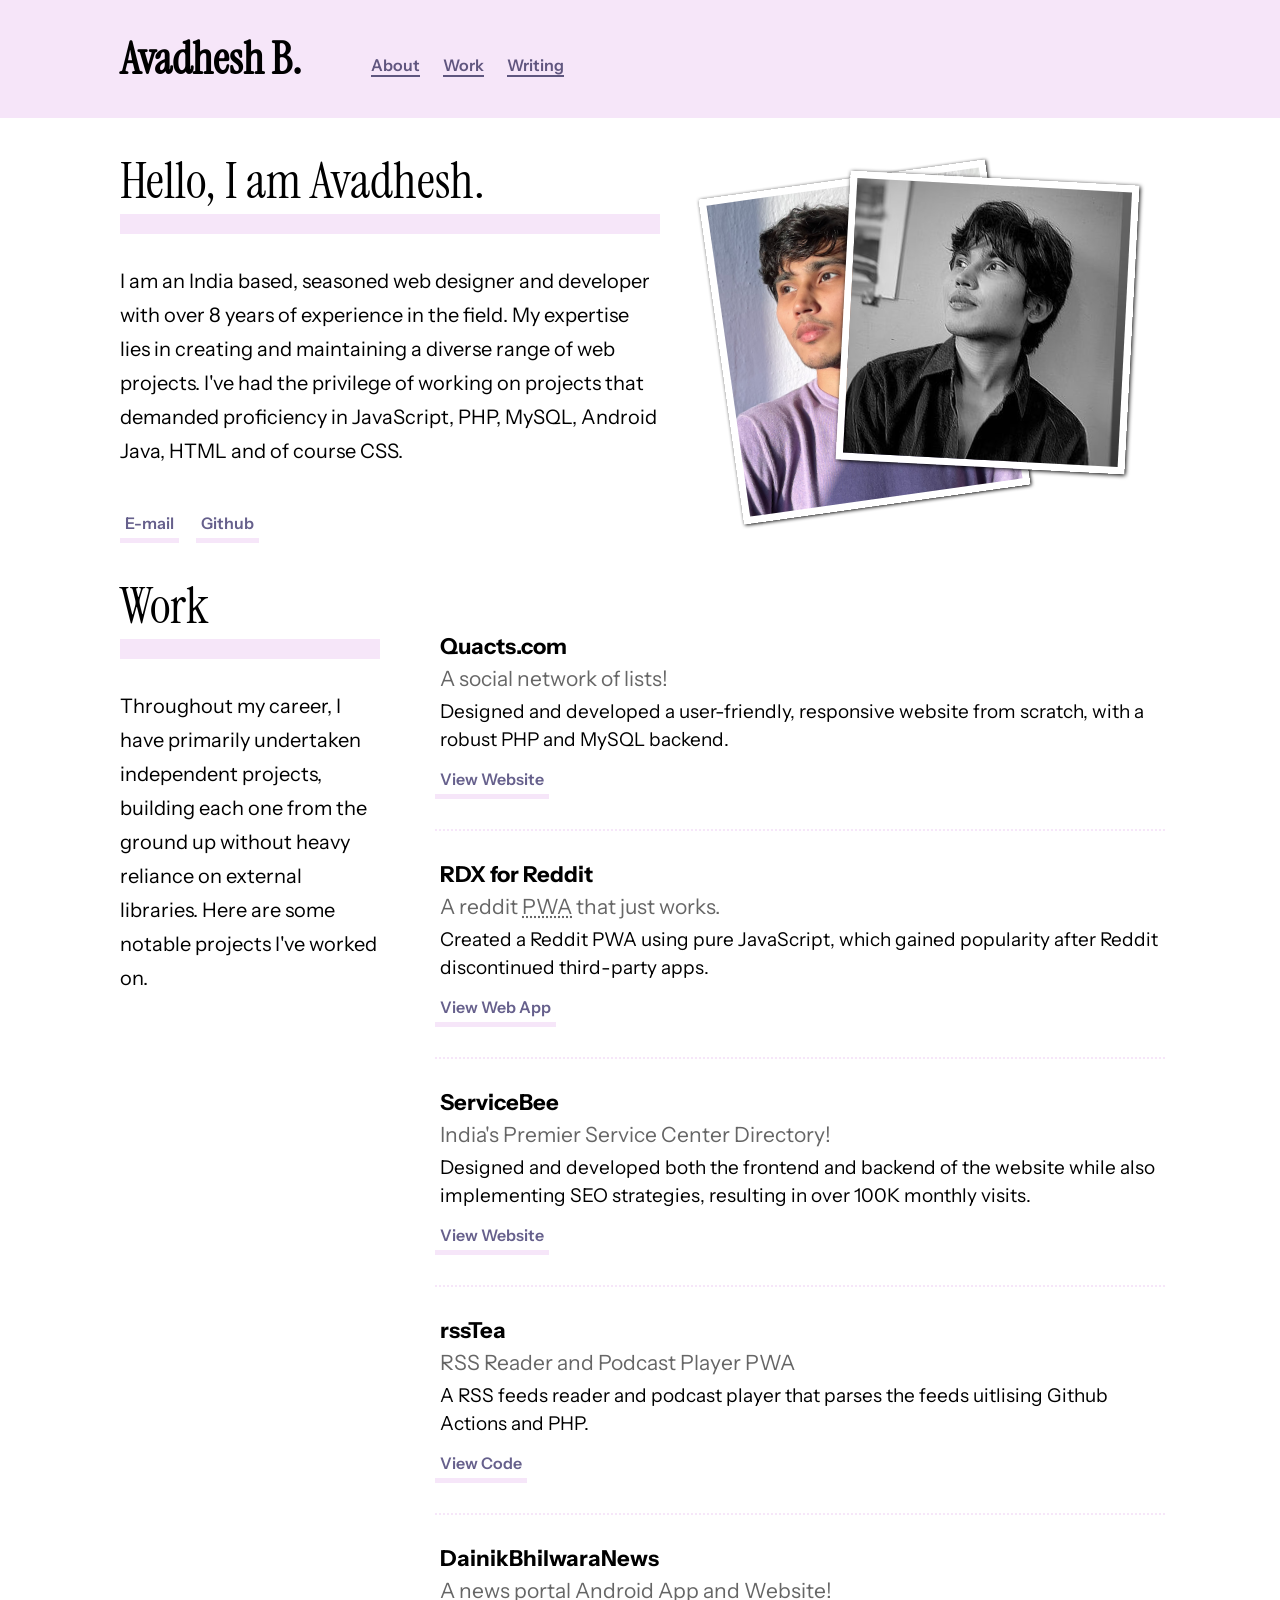
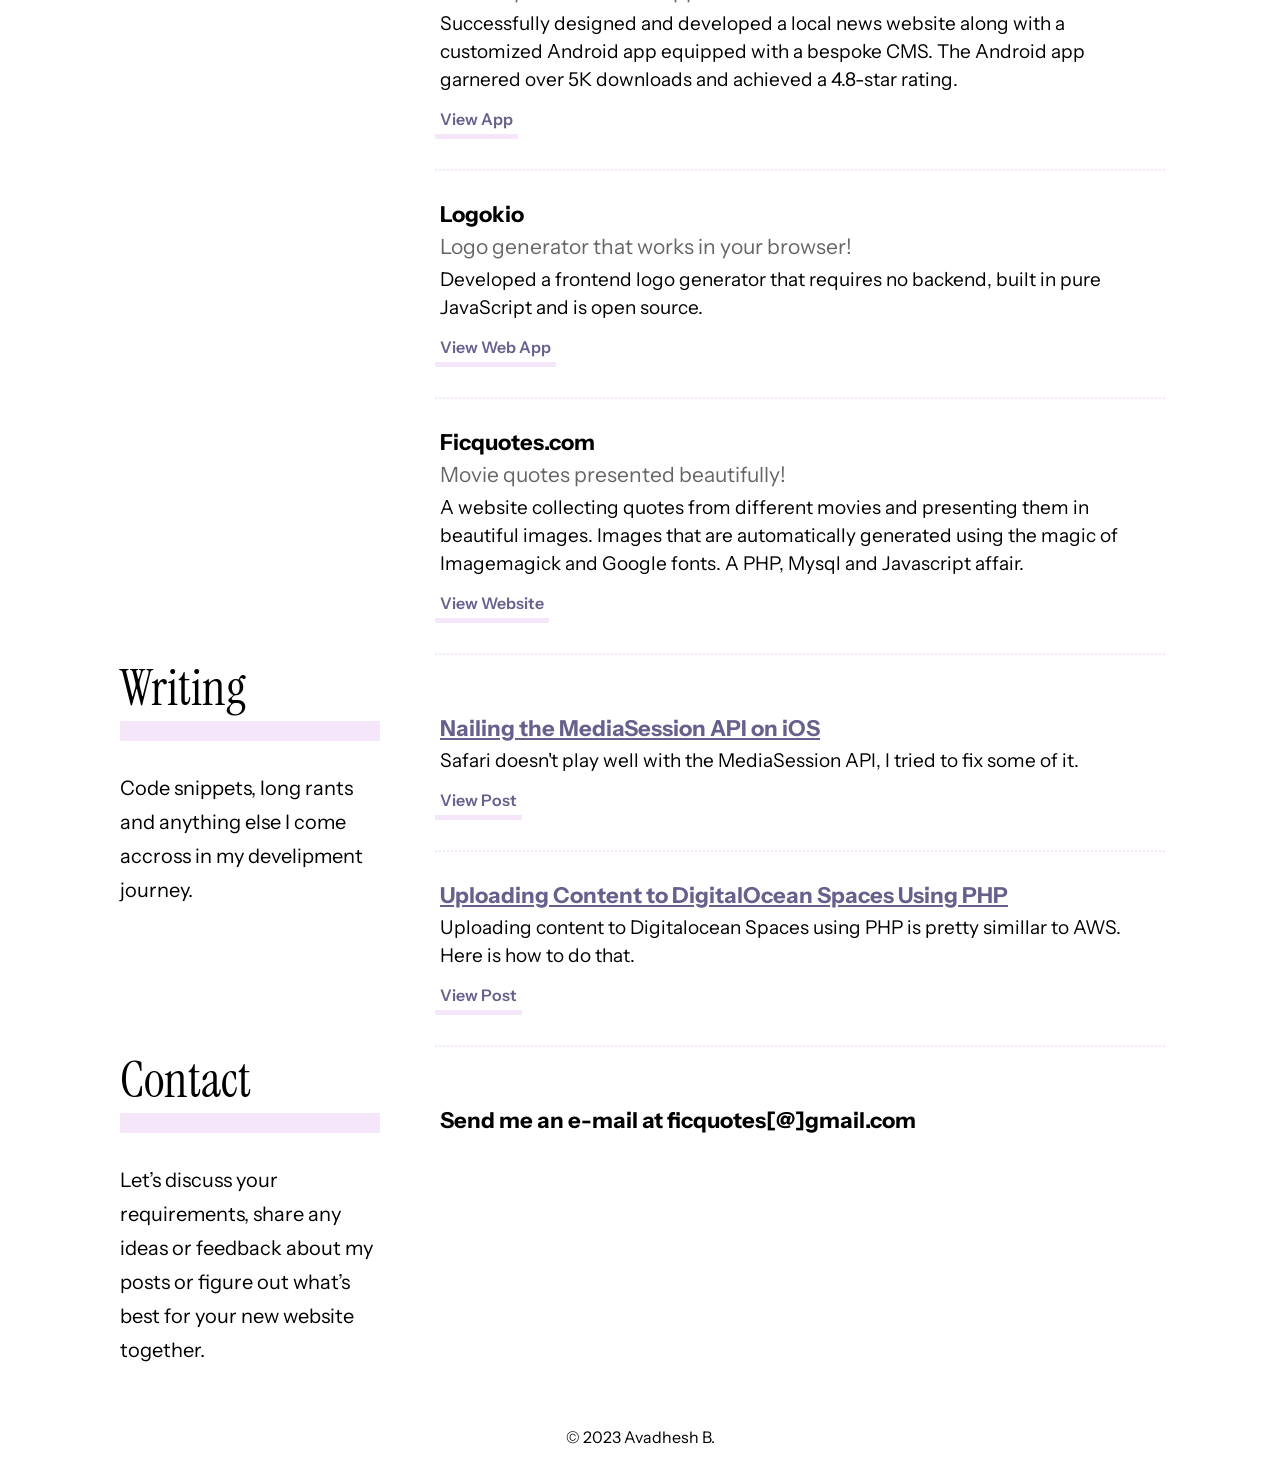
==== docs/index.html @ 3f0243bd "initial commit" ====
<!doctype html><html>
<head>
<title>Avadhesh B. - Overdevs</title>
<meta name="description" content="A little bit of code, a little bit of blog, a whole lot of showoff.">
<meta charset="utf-8">
<link href="https://fonts.googleapis.com/css2?family=Instrument+Sans&family=Instrument+Serif&display=swap" rel="stylesheet">
<meta name="viewport" content="width=device-width, initial-scale=1.0, minimum-scale=1.0">
</head>
<body>
<div class="headerouter"><div class="headerwrap">
<header class="title"><h1>Avadhesh B.</h1></header>
<nav class="menu"><ul>
<li><a href="#about">About</a></li>
<li><a href="#work">Work</a></li>
<li><a href="#writing">Writing</a></li>
</ul></nav></div></div>
<section id="about" class="hp">
<div class="left">
<h2>Hello, I am Avadhesh.</h2>
<p class="abouttext">I am an India based, seasoned web designer and developer with over 8 years of experience in the field. My expertise lies in creating and maintaining a diverse range of web projects. I've had the privilege of working on projects that demanded proficiency in  JavaScript, PHP, MySQL, Android Java, HTML and of course CSS.
</p>
<div class="herolinkwrap">
<a href="mailto:ficquotes@gmail.com" class="herolink">E-mail</a> <a href="https://github.com/avadhesh18" class="herolink">Github</a>
</div>
</div>
<div class="right"><div class="image"><img src="Snapseed.png" alt="Avadhesh's picture" class="image1 i1"/><img src="picc.jpg" alt="Avadhesh's picture" class="image1 i2"/></div></div>
</section>

<section id="work" class="hp">
<div class="left">
<h2>Work</h2>
<p class="abouttext">Throughout my career, I have primarily undertaken independent projects, building each one from the ground up without heavy reliance on external libraries. Here are some notable projects I've worked on.</p>
</div>
<div class="right">
<div class="showcase">
<h3>Quacts.com</h3>
<p class="text"><em>A social network of lists! </em> Designed and developed a user-friendly, responsive website from scratch, with a robust PHP and MySQL backend.
</p><div class="showcaselink"><a class="visit" href="https://quacts.com/" rel="nofollow">View Website</a>
</div>
</div>
<div class="showcase">
<h3>RDX for Reddit</h3>
<p class="text"><em>A reddit <abbr title="Progressive Web App">PWA</abbr> that just works. </em> Created a Reddit PWA using pure JavaScript, which gained popularity after Reddit discontinued third-party apps.
<div class="showcaselink"><a class="visit" href="https://rdx.overdevs.com/" rel="nofollow">View Web App</a>
</div>
</div>
<div class="showcase">
<h3>ServiceBee</h3>
<p class="text"><em>India's Premier Service Center Directory!</em> Designed and developed both the frontend and backend of the website while also implementing SEO strategies, resulting in over 100K monthly visits.
<div class="showcaselink"><a class="visit" href="https://servicebee.in/" rel="nofollow">View Website</a>
</div>
</div>
<div class="showcase">
<h3>rssTea</h3>
<p class="text"><em>RSS Reader and Podcast Player PWA</em> A RSS feeds reader and podcast player that parses the feeds uitlising Github Actions and PHP. <div class="showcaselink"><a class="visit" href="https://github.com/avadhesh18/rssTea" rel="nofollow">View Code</a>
</div>
</div>
<div class="showcase">
<h3>DainikBhilwaraNews</h3>
<p class="text"><em>A news portal Android App and Website!</em> Successfully designed and developed a local news website along with a customized Android app equipped with a bespoke CMS. The Android app garnered over 5K downloads and achieved a 4.8-star rating. <div class="showcaselink"><a class="visit" href="https://play.google.com/store/apps/details?id=com.dainikbhilwaranews" rel="nofollow">View App</a>
</div>
</div>
<div class="showcase">
<h3>Logokio</h3>
<p class="text"><em>Logo generator that works in your browser!</em>  Developed a frontend logo generator that requires no backend, built in pure JavaScript and is open source.
<div class="showcaselink"><a class="visit" href="https://logokio.com/" rel="nofollow">View Web App</a>
</div>
</div>
<div class="showcase">
<h3>Ficquotes.com</h3>
<p class="text"><em>Movie quotes presented beautifully!</em> A website collecting quotes from different movies and presenting them in beautiful images. Images that are automatically generated using the magic of Imagemagick and Google fonts. A PHP, Mysql and Javascript affair.
<div class="showcaselink"><a class="visit" href="https://ficquotes.com/" rel="nofollow">View Website</a>
</div>
</div>
</div>
</section>

<section id="writing" class="hp">
<div class="left">
<h2>Writing</h2>
<p class="abouttext">Code snippets, long rants and anything else I come accross in my develipment journey.</p>
</div>
<div class="right">
<div class="showcase">
<h3><a href="ios-mediasession.html">Nailing the MediaSession API on iOS</a></h3>
<p class="text">Safari doesn't play well with the MediaSession API, I tried to fix some of it.
</p><div class="showcaselink"><a class="visit" href="ios-mediasession.html">View Post</a>
</div>
</div>
<div class="showcase">
<h3><a href="digitalocean-spaces-upload-php.html">Uploading Content to DigitalOcean Spaces Using PHP</a></h3>
<p class="text">Uploading content to Digitalocean Spaces using PHP is pretty simillar to AWS. Here is how to do that.</p><div class="showcaselink"><a class="visit" href="digitalocean-spaces-upload-php.html">View Post</a>
</div>
</div>
</div>
</section>
<section id="contact" class="hp">
<div class="left">
<h2>Contact</h2>
<p class="abouttext">Let’s discuss your requirements, share any ideas or feedback about my posts or figure out what’s best for your new website together.
</p>
</div>
<div class="right">
<div class="showcase">
<h3>Send me an e-mail at ficquotes[@]gmail.com
</h3>
</div>
</div>
</section>
<footer>&copy; 2023 Avadhesh B.</footer>
<style>
body {
    margin: 0;
    font-family: 'Instrument Sans',sans-serif;
}

header.title {
    display: block;
}
.headerouter {
    background: #f6e5f9;
}

header.title h1 {
    font-family: instrument serif;
    font-size: 44px;
    margin: 30px;
}
.headerwrap {
    display: flex;
    max-width: 1100px;
    margin: 0 auto;
    background: #f6e6f9;
    margin-bottom: 30px;
}

nav.menu {
    margin: 0px;
    padding: 0px;
    display: block;
}

nav.menu ul {
    list-style-position: inside;
    list-style-type: none;
    padding: 0px;
    margin: 30px;
}

nav.menu ul li {
  background: transparent;
    padding: 20px 0px 0px;
    margin: 5px 10px;
    transition: 0.2s;
    display: inline-block;
    text-decoration: none;
    color: #5e567f;
    border-bottom: 2px solid;
}

nav.menu ul li a {
    color: #60567f;
    font-family: instrument sans,xxx;
    text-decoration: none;
    font-weight: 600;
}

section h2 {
  font-family: 'Instrument Serif';
    font-size: 50px;
    margin: 0px 30px 30px;
    font-weight:normal;
}

.image img {
max-width: 275px;
}

p.abouttext {
  font-size: 20px;
    line-height: 34px;
    margin: 30px;
}


nav.menu ul li:hover {
    border-bottom: 2px solid #f6e6f9;
}


.left {
    width: 320px;
}

section.hp {
    overflow: hidden;
    clear: both;
    display: flex;
    max-width: 1100px;
    margin: 0 auto;
}

.right {flex: 1; padding-top: 30px;}

.showcase h3 {
    font-size: 22px;
    margin: 30px 30px 5px;
}

.showcase p {
    font-size: 19px;
    line-height: 28px;
    margin: 0px 30px;
}

.showcase em {
    font-size: 21px;
    display: block;
    color: #666;
    font-style: normal;
    margin: 5px 0px;
}
.showcaselink {
    margin: 0px 25px;
    border-bottom: 2px dotted #f6e6f9;
    padding-bottom: 30px;
}
a.visit {
    display: inline-block;
    margin: 10px 0px 0px;
    color: #66608c;
    border-bottom: 5px solid #f6e6f9;
    padding: 5px;
    background: white;
    text-decoration: none;
    font-weight: 600;
    transition:0.5s;

}
section h2:after {
    content: " ";
    width: auto;
    height: 20px;
    background: #f6e6f9;
    display: inline-block;
    display: block;
}

.image img {
border: 7px solid white;
    box-shadow: 1px 1px 4px #000;
    transform: rotate(-8deg);
    position: absolute;
    left: 30px;
    transition: 0.1s;
}

.image {clear: both;position: relative;}

img.image1.i2 {
    transform: rotate(3deg);
    left: 153px;
}

section#about .left {
    width: 600px;
}

.image:hover > .i1 {
    z-index: 10;
}


.image {clear: both;position: relative;}

img.image1.i2 {
    transform: rotate(3deg);
    left: 153px;
}

section#about .left {
    width: 600px;
}

.image:hover > .i1 {
    z-index: 10;
}

a.herolink {
    display: inline-block;
    margin: 10px 0px 0px;
    color: #66608c;
    border-bottom: 5px solid #f6e6f9;
    padding: 5px;
    background: white;
    text-decoration: none;
    font-weight: 600;
    margin-right: 14px;
    transition:0.5s;
}
a.herolink:hover, a.visit:hover{
border-bottom: 5px solid #fff;
}
.herolinkwrap {margin:30px;}
.showcase h3 a {
    color: #66608c;
}
footer {
    display: block;
    text-align: center;
    padding: 30px;
}
.showcase h3 a:hover {
    text-decoration: none;
}

@media only screen and (max-width: 600px) {

.headerwrap {
    display: block;
    text-align: center;
    overflow: hidden;
}

header.title h1 {
    margin-bottom: 0px;
}

nav.menu ul {
    margin-top: 0px;
}

section.hp {
    display: block;
}

.left {
    width: auto !important;
}

.right {
    flex: none;
    padding-top: 0px;
}

section#abou .right {
    height: 300px;
}

.image {
    height: 250px;
}

.image img {
    max-width: 50%;
    text-align: center;
}
}
</style>
</body>
</html>
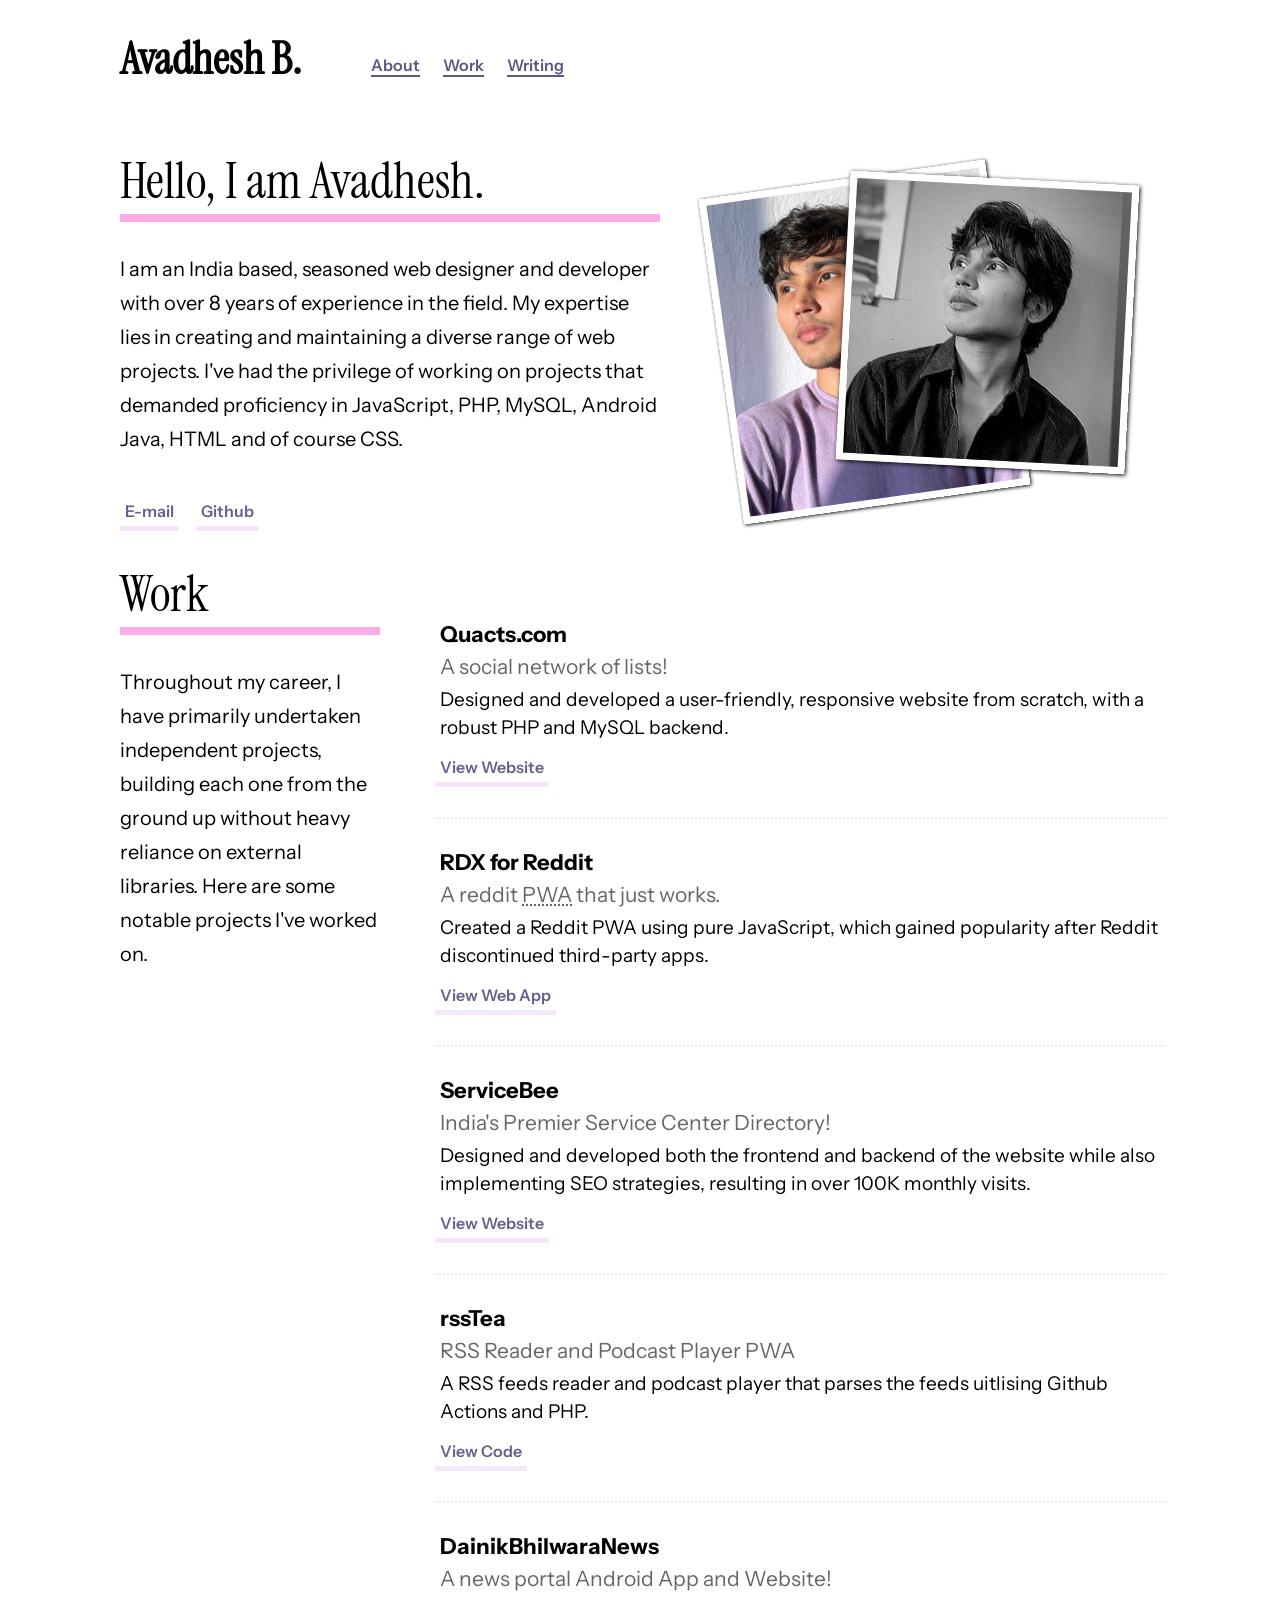
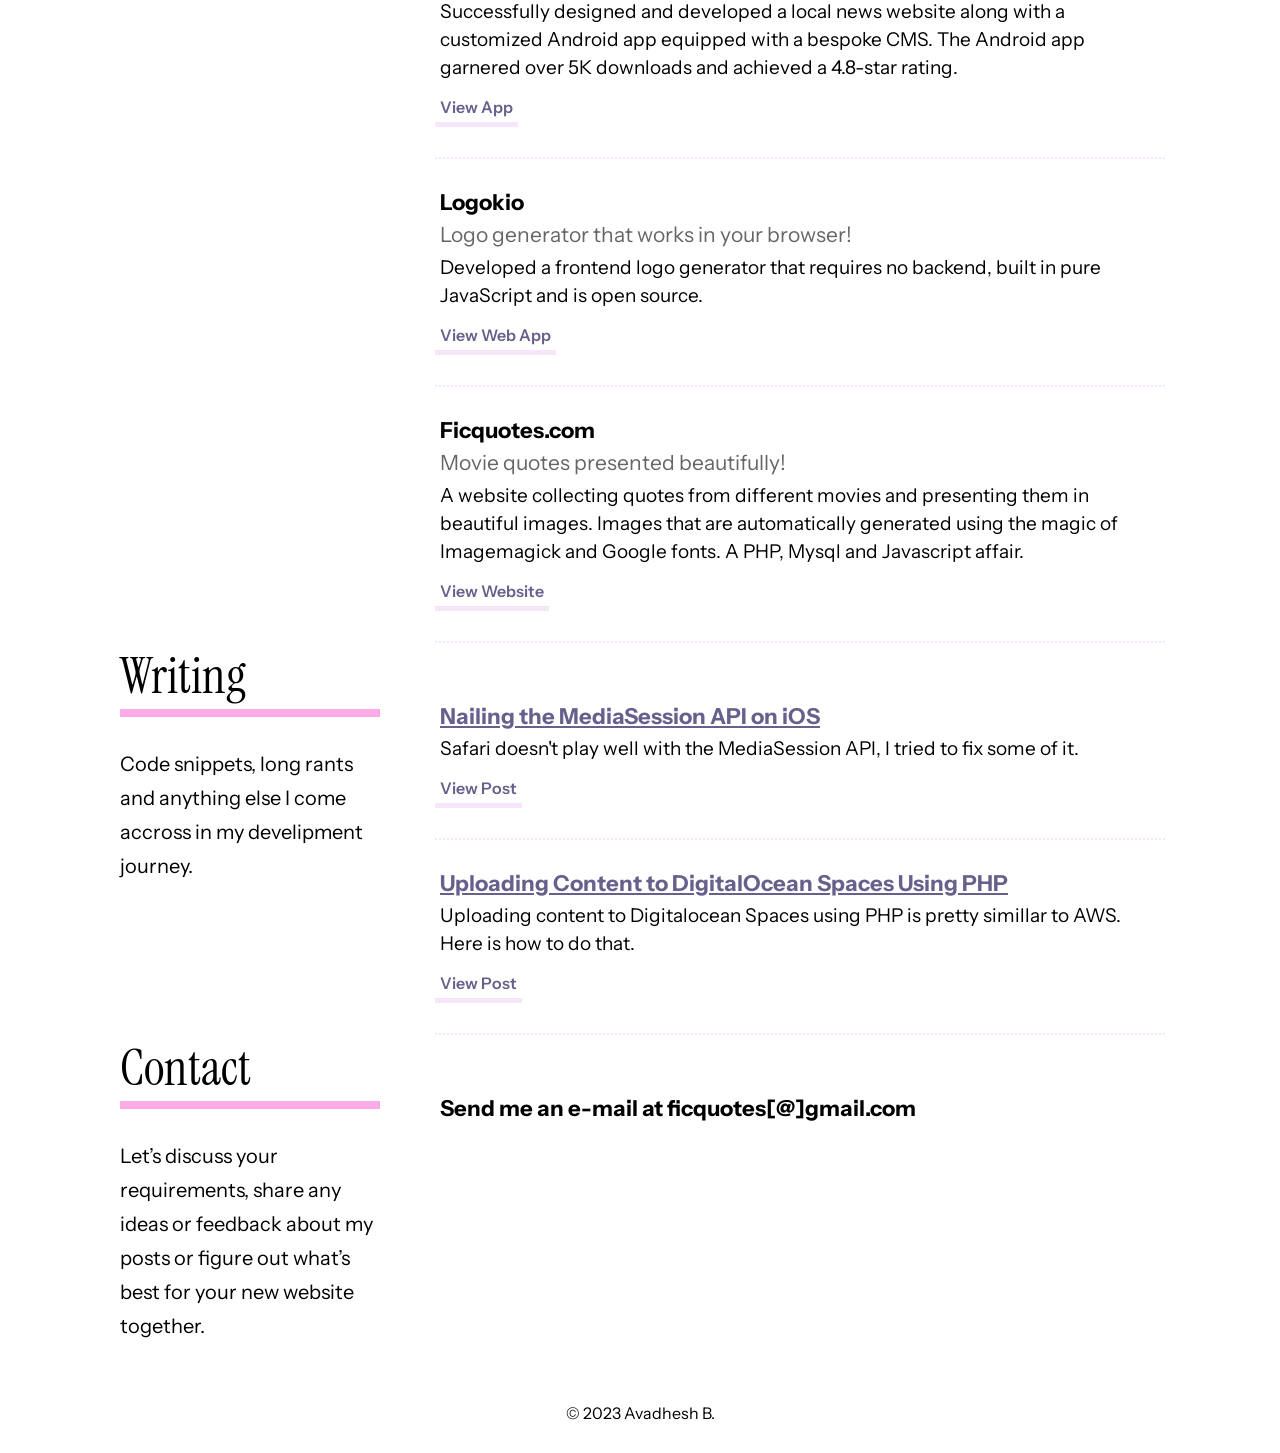
==== commit e2b23f0a: "Update CSS" ====
--- a/docs/index.html
+++ b/docs/index.html
@@ -118,7 +118,7 @@
     display: block;
 }
 .headerouter {
-    background: #f6e5f9;
+    background: #ffffff;
 }
 
 header.title h1 {
@@ -130,7 +130,7 @@
     display: flex;
     max-width: 1100px;
     margin: 0 auto;
-    background: #f6e6f9;
+    background: #ffffff;
     margin-bottom: 30px;
 }
 
@@ -184,7 +184,7 @@
 
 
 nav.menu ul li:hover {
-    border-bottom: 2px solid #f6e6f9;
+    border-bottom: 2px solid #ffffff;
 }
 
 
@@ -240,8 +240,8 @@
 section h2:after {
     content: " ";
     width: auto;
-    height: 20px;
-    background: #f6e6f9;
+    height: 8px;
+    background: #ffabe7;
     display: inline-block;
     display: block;
 }
@@ -358,4 +358,4 @@
 }
 </style>
 </body>
-</html>+</html>
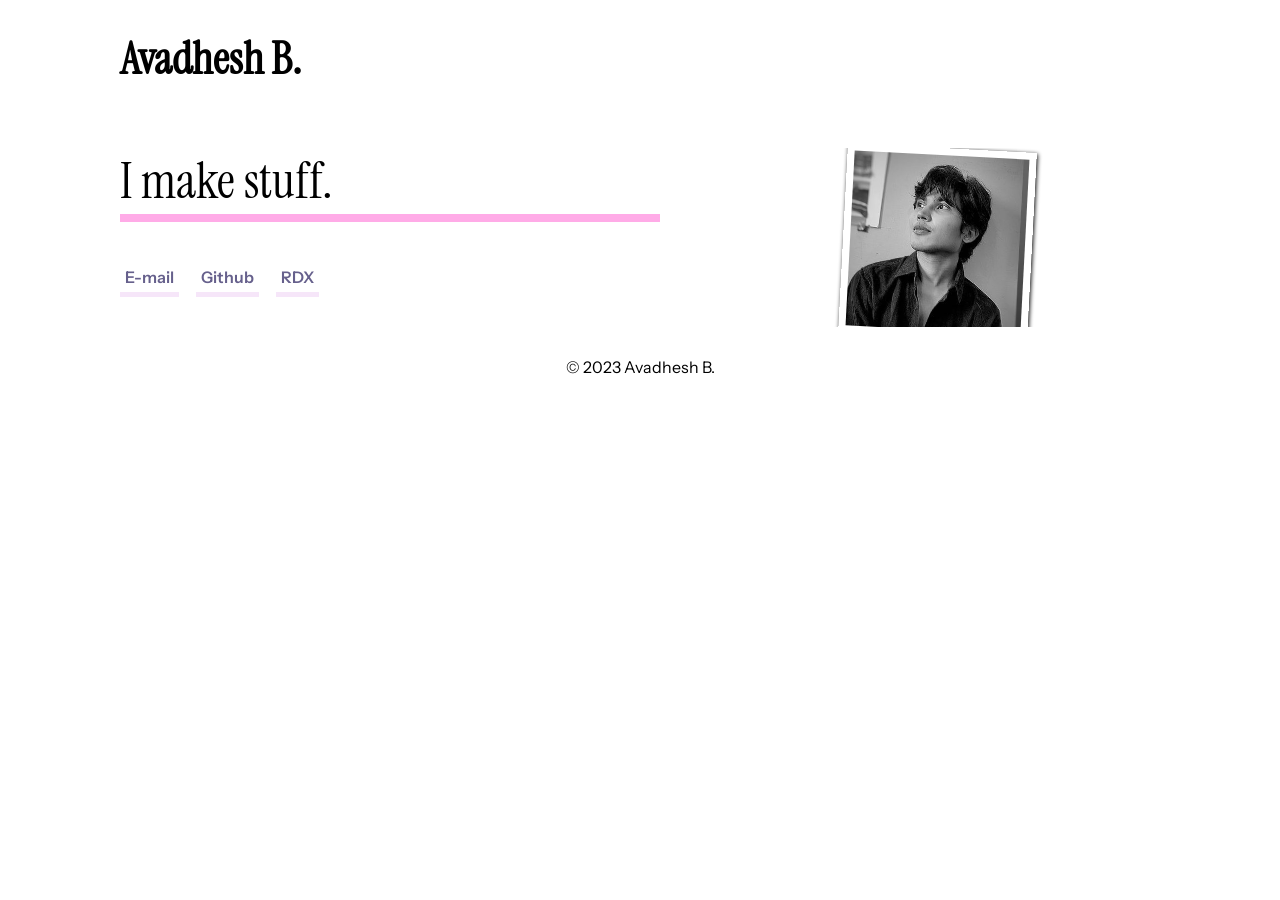
==== commit e81d9b82: "update" ====
--- a/docs/index.html
+++ b/docs/index.html
@@ -9,104 +9,24 @@
 <body>
 <div class="headerouter"><div class="headerwrap">
 <header class="title"><h1>Avadhesh B.</h1></header>
-<nav class="menu"><ul>
+<nav class="menu"><ul> <!-- 
 <li><a href="#about">About</a></li>
 <li><a href="#work">Work</a></li>
-<li><a href="#writing">Writing</a></li>
+<li><a href="#writing">Writing</a></li> -->
 </ul></nav></div></div>
 <section id="about" class="hp">
 <div class="left">
-<h2>Hello, I am Avadhesh.</h2>
-<p class="abouttext">I am an India based, seasoned web designer and developer with over 8 years of experience in the field. My expertise lies in creating and maintaining a diverse range of web projects. I've had the privilege of working on projects that demanded proficiency in  JavaScript, PHP, MySQL, Android Java, HTML and of course CSS.
+<h2>I make stuff.</h2>
+<p class="abouttext">
 </p>
 <div class="herolinkwrap">
-<a href="mailto:ficquotes@gmail.com" class="herolink">E-mail</a> <a href="https://github.com/avadhesh18" class="herolink">Github</a>
+<a href="mailto:ficquotes@gmail.com" class="herolink">E-mail</a> <a href="https://github.com/avadhesh18" class="herolink">Github</a> <a href="rdx.html" class="herolink">RDX</a>
 </div>
 </div>
-<div class="right"><div class="image"><img src="Snapseed.png" alt="Avadhesh's picture" class="image1 i1"/><img src="picc.jpg" alt="Avadhesh's picture" class="image1 i2"/></div></div>
+<div class="right"><div class="image"><img src="picc.jpg" alt="Avadhesh's picture" class="image1 i2"/></div></div>
 </section>
 
-<section id="work" class="hp">
-<div class="left">
-<h2>Work</h2>
-<p class="abouttext">Throughout my career, I have primarily undertaken independent projects, building each one from the ground up without heavy reliance on external libraries. Here are some notable projects I've worked on.</p>
-</div>
-<div class="right">
-<div class="showcase">
-<h3>Quacts.com</h3>
-<p class="text"><em>A social network of lists! </em> Designed and developed a user-friendly, responsive website from scratch, with a robust PHP and MySQL backend.
-</p><div class="showcaselink"><a class="visit" href="https://quacts.com/" rel="nofollow">View Website</a>
-</div>
-</div>
-<div class="showcase">
-<h3>RDX for Reddit</h3>
-<p class="text"><em>A reddit <abbr title="Progressive Web App">PWA</abbr> that just works. </em> Created a Reddit PWA using pure JavaScript, which gained popularity after Reddit discontinued third-party apps.
-<div class="showcaselink"><a class="visit" href="https://rdx.overdevs.com/" rel="nofollow">View Web App</a>
-</div>
-</div>
-<div class="showcase">
-<h3>ServiceBee</h3>
-<p class="text"><em>India's Premier Service Center Directory!</em> Designed and developed both the frontend and backend of the website while also implementing SEO strategies, resulting in over 100K monthly visits.
-<div class="showcaselink"><a class="visit" href="https://servicebee.in/" rel="nofollow">View Website</a>
-</div>
-</div>
-<div class="showcase">
-<h3>rssTea</h3>
-<p class="text"><em>RSS Reader and Podcast Player PWA</em> A RSS feeds reader and podcast player that parses the feeds uitlising Github Actions and PHP. <div class="showcaselink"><a class="visit" href="https://github.com/avadhesh18/rssTea" rel="nofollow">View Code</a>
-</div>
-</div>
-<div class="showcase">
-<h3>DainikBhilwaraNews</h3>
-<p class="text"><em>A news portal Android App and Website!</em> Successfully designed and developed a local news website along with a customized Android app equipped with a bespoke CMS. The Android app garnered over 5K downloads and achieved a 4.8-star rating. <div class="showcaselink"><a class="visit" href="https://play.google.com/store/apps/details?id=com.dainikbhilwaranews" rel="nofollow">View App</a>
-</div>
-</div>
-<div class="showcase">
-<h3>Logokio</h3>
-<p class="text"><em>Logo generator that works in your browser!</em>  Developed a frontend logo generator that requires no backend, built in pure JavaScript and is open source.
-<div class="showcaselink"><a class="visit" href="https://logokio.com/" rel="nofollow">View Web App</a>
-</div>
-</div>
-<div class="showcase">
-<h3>Ficquotes.com</h3>
-<p class="text"><em>Movie quotes presented beautifully!</em> A website collecting quotes from different movies and presenting them in beautiful images. Images that are automatically generated using the magic of Imagemagick and Google fonts. A PHP, Mysql and Javascript affair.
-<div class="showcaselink"><a class="visit" href="https://ficquotes.com/" rel="nofollow">View Website</a>
-</div>
-</div>
-</div>
-</section>
-
-<section id="writing" class="hp">
-<div class="left">
-<h2>Writing</h2>
-<p class="abouttext">Code snippets, long rants and anything else I come accross in my develipment journey.</p>
-</div>
-<div class="right">
-<div class="showcase">
-<h3><a href="ios-mediasession.html">Nailing the MediaSession API on iOS</a></h3>
-<p class="text">Safari doesn't play well with the MediaSession API, I tried to fix some of it.
-</p><div class="showcaselink"><a class="visit" href="ios-mediasession.html">View Post</a>
-</div>
-</div>
-<div class="showcase">
-<h3><a href="digitalocean-spaces-upload-php.html">Uploading Content to DigitalOcean Spaces Using PHP</a></h3>
-<p class="text">Uploading content to Digitalocean Spaces using PHP is pretty simillar to AWS. Here is how to do that.</p><div class="showcaselink"><a class="visit" href="digitalocean-spaces-upload-php.html">View Post</a>
-</div>
-</div>
-</div>
-</section>
-<section id="contact" class="hp">
-<div class="left">
-<h2>Contact</h2>
-<p class="abouttext">Let’s discuss your requirements, share any ideas or feedback about my posts or figure out what’s best for your new website together.
-</p>
-</div>
-<div class="right">
-<div class="showcase">
-<h3>Send me an e-mail at ficquotes[@]gmail.com
-</h3>
-</div>
-</div>
-</section>
+
 <footer>&copy; 2023 Avadhesh B.</footer>
 <style>
 body {
@@ -173,7 +93,7 @@
 }
 
 .image img {
-max-width: 275px;
+max-width: 175px;
 }
 
 p.abouttext {
@@ -200,7 +120,7 @@
     margin: 0 auto;
 }
 
-.right {flex: 1; padding-top: 30px;}
+.right {flex: 1; padding-top: 0px;}
 
 .showcase h3 {
     font-size: 22px;
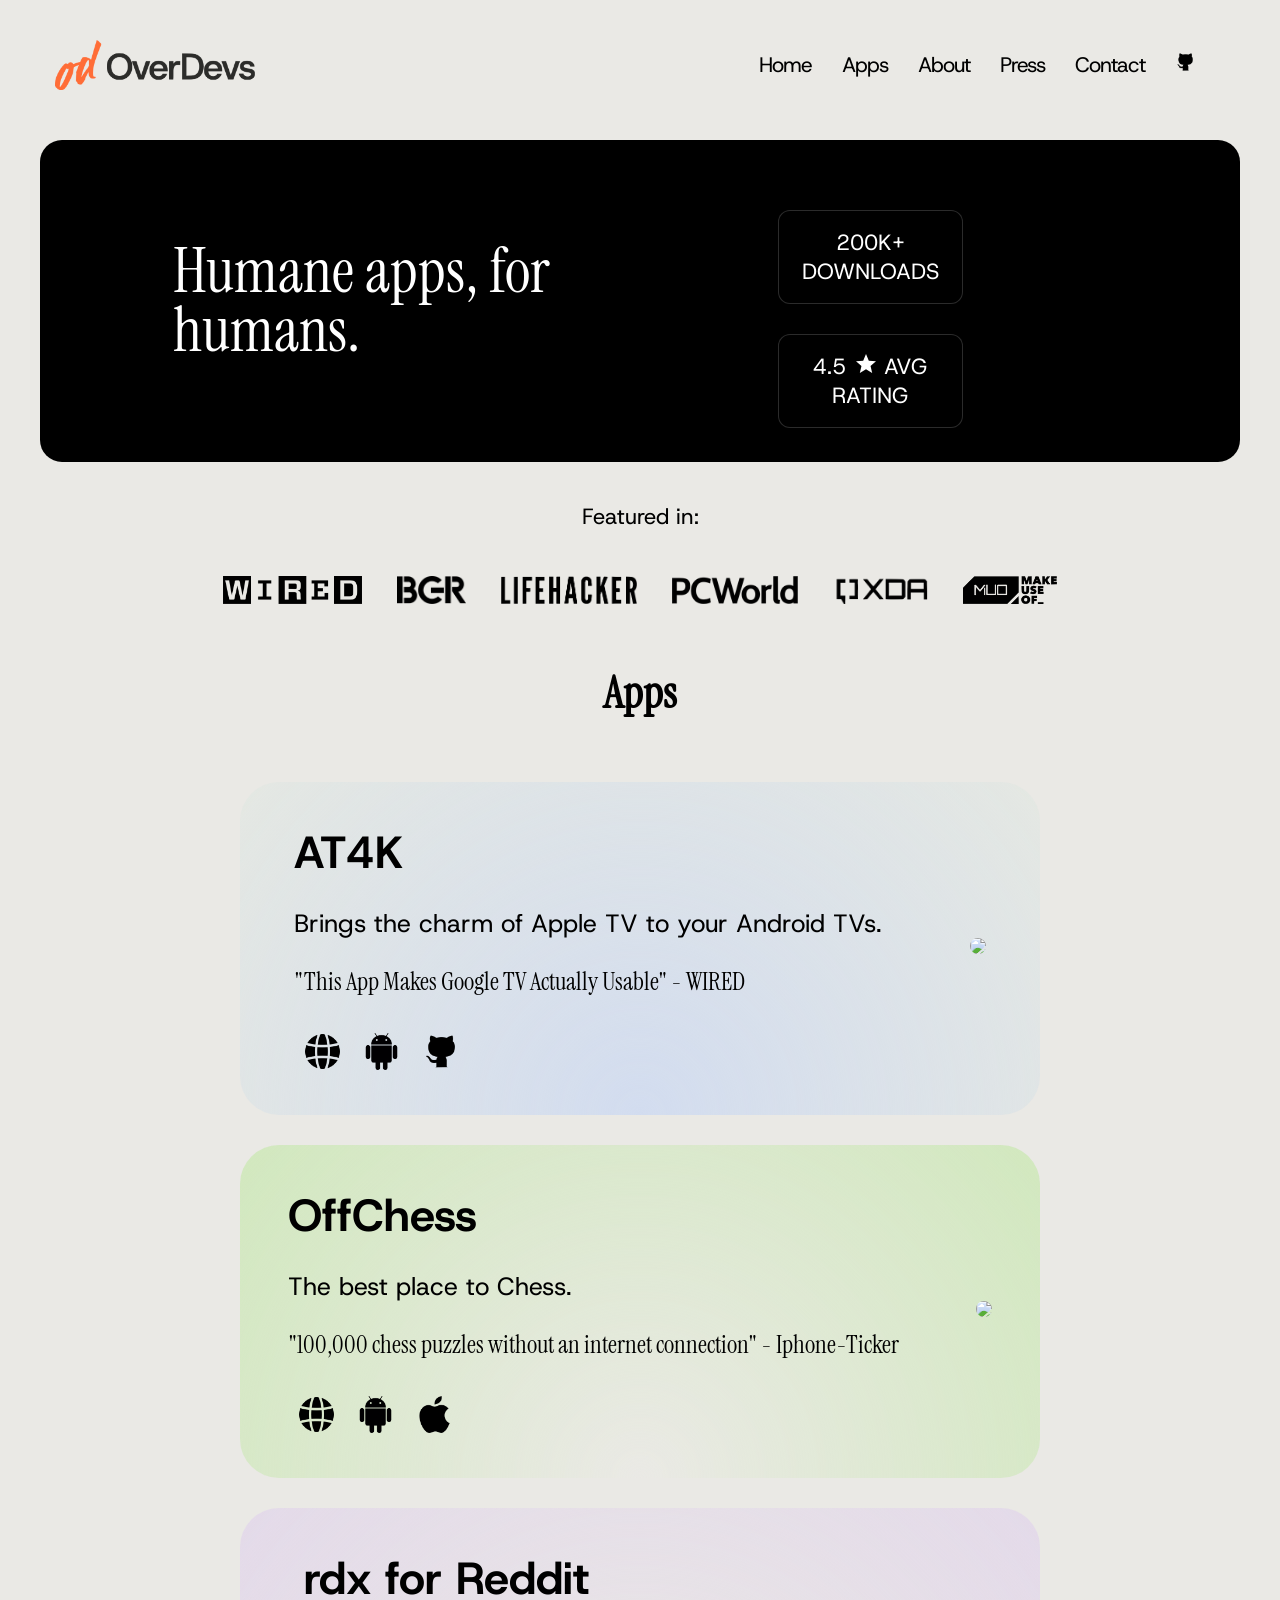
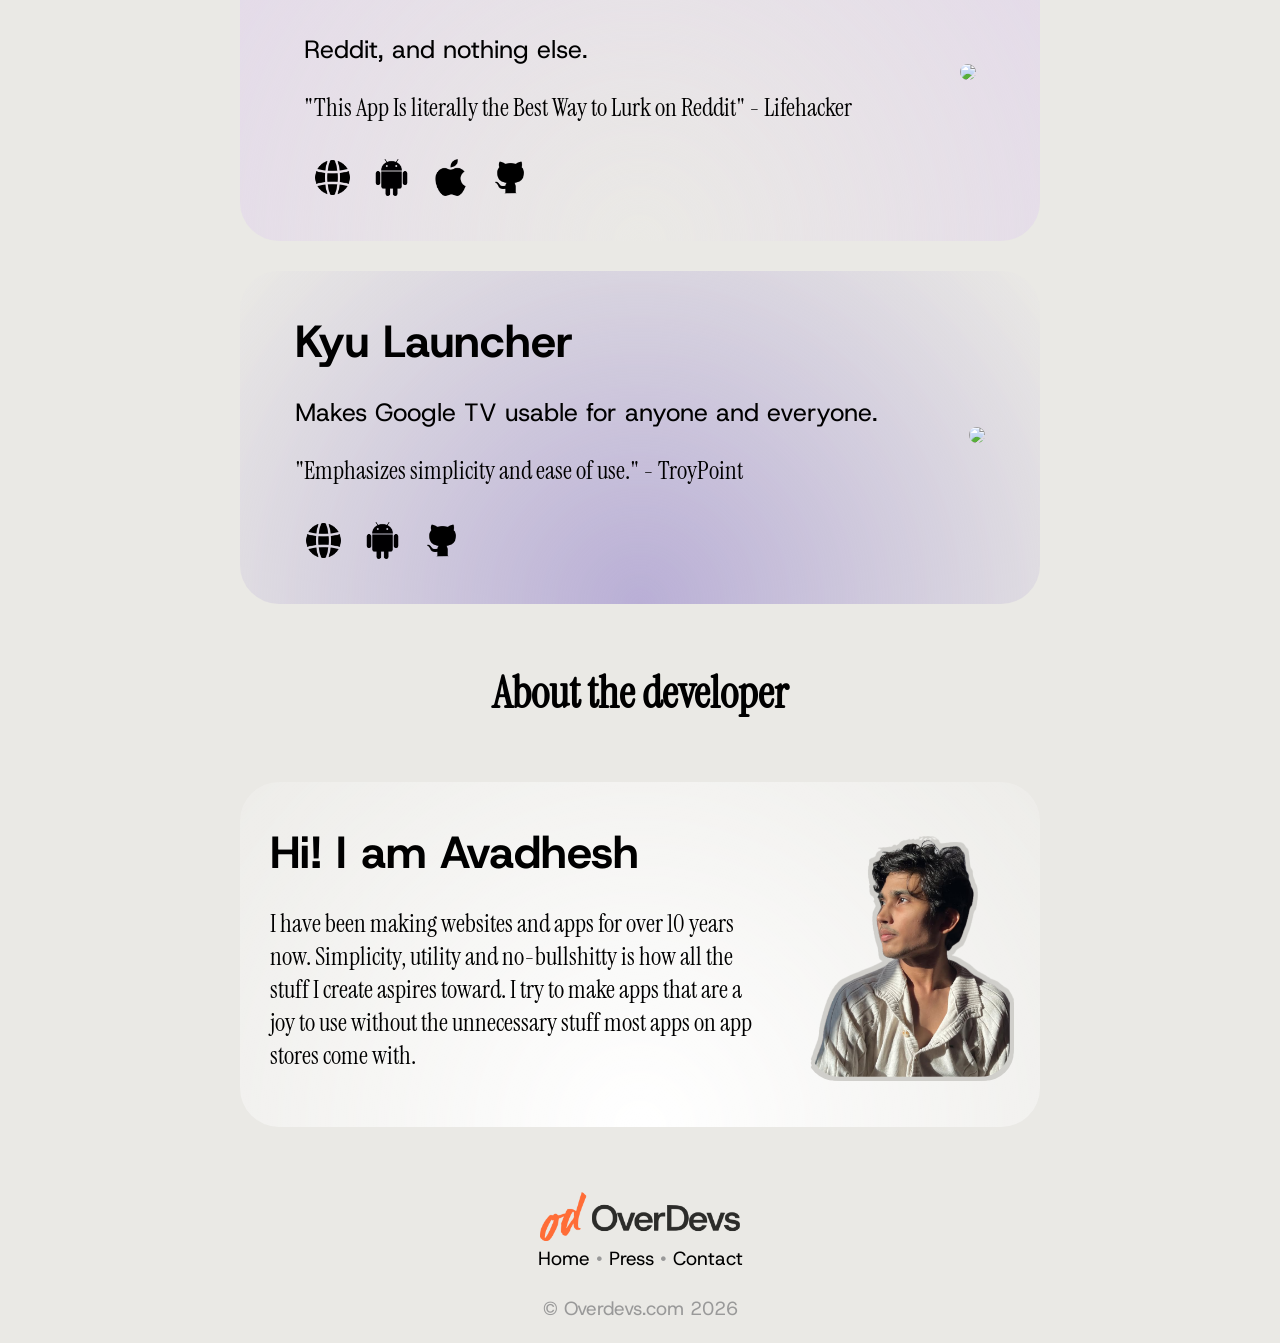
==== commit 17f11634: "newui" ====
--- a/docs/index.html
+++ b/docs/index.html
@@ -1,281 +1,269 @@
-<!doctype html><html>
-<head>
-<title>Avadhesh B. - Overdevs</title>
-<meta name="description" content="A little bit of code, a little bit of blog, a whole lot of showoff.">
-<meta charset="utf-8">
-<link href="https://fonts.googleapis.com/css2?family=Instrument+Sans&family=Instrument+Serif&display=swap" rel="stylesheet">
-<meta name="viewport" content="width=device-width, initial-scale=1.0, minimum-scale=1.0">
+<!DOCTYPE html>
+<html>
+	<head>
+		<meta charset='UTF-8'>
+		<meta name="viewport" content="width=device-width, initial-scale=1">
+		<title>OverDevs | Humane Apps for Humans</title>
+<link href="https://fonts.googleapis.com/css2?family=Host+Grotesk:ital,wght@0,300..800;1,300..800&family=Instrument+Serif:ital@0;1&display=swap" rel="stylesheet">
+<link href="stylesheet.css" rel="stylesheet">
+<meta name="description" content="Overdevs is an app studio by Avadhesh providing apps prioritising clean UI and user experience. ">
+<meta name="keywords" content="Overdevs, Avadhesh, at4k, offchess, kyu, launcher,apps, app, studio">
+
+<meta name="author" content="Avadhesh Bhunwaliya">
+<meta name="theme-color" content="#eae9e5">
+    <link rel="icon" href="favicon.png" type="image/png" />
+    <link rel="shortcut icon" href="favicon.png" type="image/png" /> 
+    <script type="application/ld+json">
+{
+  "@context": "https://schema.org",
+  "@graph": [
+    {
+      "@type": "Organization",
+      "@id": "https://overdevs.com/#organization",
+      "name": "OverDevs",
+      "url": "https://overdevs.com",
+      "logo": "https://overdevs.com/overdevs4.png",
+      "description": "OverDevs is an independent app studio creating humane apps with a focus on clean UI, simplicity and user experience.",
+      "founder": {
+        "@id": "https://overdevs.com/#person"
+      }
+    },
+    {
+      "@type": "Person",
+      "@id": "https://overdevs.com/#person",
+      "name": "Avadhesh Bhunwaliya",
+      "image": "https://overdevs.com/photo.png",
+      "jobTitle": "Independent App Developer",
+      "worksFor": {
+        "@id": "https://overdevs.com/#organization"
+      },
+      "url": "https://overdevs.com"
+    },
+    {
+      "@type": "SoftwareApplication",
+      "name": "AT4K",
+      "applicationCategory": "UtilitiesApplication",
+      "operatingSystem": "Android TV",
+      "url": "https://at4klauncher.com",
+      "creator": {
+        "@id": "https://overdevs.com/#organization"
+      },
+      "description": "Brings the charm of Apple TV to Android TV devices."
+    },
+    {
+      "@type": "SoftwareApplication",
+      "name": "OffChess",
+      "applicationCategory": "GameApplication",
+      "operatingSystem": "Android, iOS",
+      "url": "https://offchess.com",
+      "creator": {
+        "@id": "https://overdevs.com/#organization"
+      },
+      "description": "Offline chess puzzles and training."
+    },
+    {
+      "@type": "SoftwareApplication",
+      "name": "rdx for Reddit",
+      "applicationCategory": "SocialNetworkingApplication",
+      "operatingSystem": "Android, iOS",
+      "url": "https://overdevs.com/rdx",
+      "creator": {
+        "@id": "https://overdevs.com/#organization"
+      },
+      "description": "A minimalist Reddit client focused on browsing Reddit."
+    },
+    {
+      "@type": "SoftwareApplication",
+      "name": "Kyu Launcher",
+      "applicationCategory": "UtilitiesApplication",
+      "operatingSystem": "Android TV",
+      "url": "https://kyulauncher.com",
+      "creator": {
+        "@id": "https://overdevs.com/#organization"
+      },
+      "description": "A simple Android TV launcher designed for ease of use."
+    },
+    {
+      "@type": "WebSite",
+      "@id": "https://overdevs.com/#website",
+      "url": "https://overdevs.com",
+      "name": "OverDevs",
+      "publisher": {
+        "@id": "https://overdevs.com/#organization"
+      },
+      "description": "Humane apps for humans."
+    }
+  ]
+}
+</script>
 </head>
 <body>
-<div class="headerouter"><div class="headerwrap">
-<header class="title"><h1>Avadhesh B.</h1></header>
-<nav class="menu"><ul> <!-- 
-<li><a href="#about">About</a></li>
-<li><a href="#work">Work</a></li>
-<li><a href="#writing">Writing</a></li> -->
-</ul></nav></div></div>
-<section id="about" class="hp">
-<div class="left">
-<h2>I make stuff.</h2>
-<p class="abouttext">
-</p>
-<div class="herolinkwrap">
-<a href="mailto:ficquotes@gmail.com" class="herolink">E-mail</a> <a href="https://github.com/avadhesh18" class="herolink">Github</a> <a href="rdx.html" class="herolink">RDX</a>
-</div>
-</div>
-<div class="right"><div class="image"><img src="picc.jpg" alt="Avadhesh's picture" class="image1 i2"/></div></div>
-</section>
-
-
-<footer>&copy; 2023 Avadhesh B.</footer>
-<style>
-body {
-    margin: 0;
-    font-family: 'Instrument Sans',sans-serif;
+<div class="bodywrap">
+
+<div class="header ">
+<div class="headerwrap">
+<img src="overdevs4.png" width="200"> 
+<div class="menubutton" id="menubutton" onclick="toggleme();"><svg xmlns="http://www.w3.org/2000/svg" height="24px" viewBox="0 -960 960 960" width="24px" fill="#000000"><path d="M120-240v-80h720v80H120Zm0-200v-80h720v80H120Zm0-200v-80h720v80H120Z"/></svg></div>
+<div class="nav" id="navmenu">
+<a href="/">Home</a> <a href="#apps">Apps</a> <a href="#about">About</a> <a href="/press">Press</a> <a href="/contact">Contact</a> <a href="https://github.com/avadhesh18"><img src="github.png" alt="Github"></a>
+</div>
+</div>
+</div>
+
+<div class="hero fade-in-section"><div class="herowrap">
+<h1>Humane apps, for humans.</h1>
+<div class="rightside">
+<div class="video"><video src="movie.mp4" autoplay muted loop></video></div>
+<div class="overvideo">
+<div class="number1">200k+ downloads</div>
+<div class="number1">4.5 <svg xmlns="http://www.w3.org/2000/svg" height="22px" viewBox="0 0 22 22" width="24px" fill="none"><path d="M0 0h24v24H0z" fill="none"/><path d="M0 0h24v24H0z" fill="#none"/><path d="M12 17.27 18.18 21l-1.64-7.03L22 9.24l-7.19-.61L12 2 9.19 8.63 2 9.24l5.46 4.73L5.82 21z" fill="white"/></svg> avg rating</div>
+</div>
+</div>
+</div>
+<div class="center">Featured in:</div>
+<div class="logos fade-in-section">
+<img src="wired.png" alt="wired">
+<img src="bgr.png" alt="bgr">
+<img src="lifehacker.png" alt="lifehacker">
+<img src="pcworld.png" alt="Pcworld">
+<img src="xda.png" alt="xda">
+<img src="makeuseof.png" alt="MakeUseOf">
+</div>
+<h2 id="apps">Apps</h2>
+<div class="appbox at4k fade-in-section">
+<div class="appboxinside">
+<div class="abl">
+<h3>AT4K</h3>
+<p>Brings the charm of Apple TV to your Android TVs.</p>
+<p class="quote">"This App Makes Google TV Actually Usable" -  WIRED</p>
+<div class="links"><a href="https://at4klauncher.com/"><img src="website.png" alt="Website"</a>
+<a href="https://play.google.com/store/apps/details?id=com.overdevs.at4k"><img src="android.png" alt="{lay store"</a>
+<a href="https://github.com/avadhesh18/at4k"><img src="github.png" alt="Github"></a>
+</div>
+</div>
+<div class="abi">
+<img src="https://play-lh.googleusercontent.com/vypg_RTGsrWBg8Lo6dzgLdJ3KPPMCb23JNY0zuIiDuQFlfx0y3j2NKDBEeGnrF0atBQSmF7tGGXyLfTj0EB-6Q=w480-h960-rw" width="256">
+</div>
+</div>
+</div>
+
+<div class="appbox offchess fade-in-section" >
+<div class="appboxinside">
+<div class="abl">
+<h3>OffChess</h3>
+<p>The best place to Chess.</p>
+<p class="quote">"100,000 chess puzzles without an internet connection" -  Iphone-Ticker</p>
+<div class="links"><a href="https://offchess.com/"><img src="website.png" alt="Website"</a>
+<a href="https://play.google.com/store/apps/details?id=com.offchess"><img src="android.png" alt="{lay store"</a>
+<a href="https://apps.apple.com/us/app/chess-puzzles-offchess/id6744736661"><img src="apple.png" alt="App Store"></a>
+</div>
+</div>
+<div class="abi">
+<img src="https://play-lh.googleusercontent.com/Oyf05gq1FhhxshICwP42DdQhV23NtWW48p-Pv-XCZzoxMFGFDcivDK1DmQomZGmX_w=w480-h960-rw" width="256">
+</div>
+</div>
+</div>
+
+<div class="appbox rdx fade-in-section">
+<div class="appboxinside">
+<div class="abl">
+<h3>rdx for Reddit</h3>
+<p>Reddit, and nothing else.</p>
+<p class="quote">"This App Is literally the Best Way to Lurk on Reddit" -  Lifehacker</p>
+<div class="links"><a href="https://overdevs.com/rdx"><img src="website.png" alt="Website"</a>
+<a href="https://play.google.com/store/apps/details?id=com.overdevs.rdx&gl=US"><img src="android.png" alt="{lay store"</a>
+<a href="https://apps.apple.com/us/app/rdx-for-reddit/id6503479190"><img src="apple.png" alt="App Store"></a>
+<a href="https://github.com/avadhesh18/rdx"><img src="github.png" alt="Github"></a>
+
+</div>
+</div>
+<div class="abi">
+<img src="https://play-lh.googleusercontent.com/sdjNeMSyJI6PkxlnF4kuTBzaf-u06XtkjYB0VNO0zLSDN4Pmso3g06CpMRdDdURVZQ=w480-h960-rw" width="256">
+</div>
+</div>
+</div>
+
+
+<div class="appbox kyu fade-in-section">
+<div class="appboxinside">
+<div class="abl">
+<h3>Kyu Launcher</h3>
+<p>Makes Google TV usable for anyone and everyone.</p>
+<p class="quote">"Emphasizes simplicity and ease of use." -  TroyPoint</p>
+<div class="links"><a href="https://kyulauncher.com"><img src="website.png" alt="Website"</a>
+<a href="https://play.google.com/store/apps/details?id=com.overdevs.kyulauncher&gl=US"><img src="android.png" alt="{lay store"</a>
+<a href="https://github.com/avadhesh18/kyu-launcher"><img src="github.png" alt="Github"></a>
+
+</div>
+</div>
+<div class="abi">
+<img src="https://play-lh.googleusercontent.com/LKCH5_w17p63lcev0cZrsbGBKEeKW3kj-xndEM5TriNYa0C3Coo4TRkx_FUvLWRgEF5Brv_GXIvhnR4M0Gdn=w480-h960-rw" width="256">
+</div>
+</div>
+</div>
+
+
+
+<h2 id="about">About the developer</h2>
+<div class="appbox avadhesh fade-in-section">
+<div class="appboxinside">
+<div class="abl">
+<h3>Hi! I am Avadhesh</h3>
+<p class="quote">I have been making websites and apps for over 10 years now. Simplicity, utility and no-bullshitty is how all the stuff I create aspires toward. I try to make apps that are a joy to use without the unnecessary stuff most apps on app stores come with.</p>
+</div>
+<div class="abi">
+<img src="photo.png" width="256">
+</div>
+</div>
+</div>
+
+
+</div>
+</div>
+<div class="footer">
+<div class="footernav">
+<img src="overdevs4.png" class="bottomlogo" alt="Overdevs.com">
+<a href="/">Home</a> &bull; <a href="/press">Press</a> &bull; <a href="/contact">Contact</a><br><br>
+&copy; Overdevs.com 2026
+</div></div>
+
+<script>document.addEventListener("DOMContentLoaded", () => {
+
+  const sections = document.querySelectorAll('.fade-in-section');
+
+
+  const options = {
+    root: null,        
+    rootMargin: "0px",  
+    threshold: 0.1     
+  };
+
+
+  const observer = new IntersectionObserver((entries, observer) => {
+    entries.forEach(entry => {
+      
+      if (entry.isIntersecting) {
+        entry.target.classList.add('is-visible');
+        
+        observer.unobserve(entry.target); 
+      }
+    });
+  }, options);
+
+
+  sections.forEach(section => {
+    observer.observe(section);
+  });
+});
+
+function toggleme() {
+
+  const target = document.getElementById("navmenu");
+  if (target.style.display === "none") {
+    target.style.display = "block";
+  } else {
+    target.style.display = "none";
+  }
 }
-
-header.title {
-    display: block;
-}
-.headerouter {
-    background: #ffffff;
-}
-
-header.title h1 {
-    font-family: instrument serif;
-    font-size: 44px;
-    margin: 30px;
-}
-.headerwrap {
-    display: flex;
-    max-width: 1100px;
-    margin: 0 auto;
-    background: #ffffff;
-    margin-bottom: 30px;
-}
-
-nav.menu {
-    margin: 0px;
-    padding: 0px;
-    display: block;
-}
-
-nav.menu ul {
-    list-style-position: inside;
-    list-style-type: none;
-    padding: 0px;
-    margin: 30px;
-}
-
-nav.menu ul li {
-  background: transparent;
-    padding: 20px 0px 0px;
-    margin: 5px 10px;
-    transition: 0.2s;
-    display: inline-block;
-    text-decoration: none;
-    color: #5e567f;
-    border-bottom: 2px solid;
-}
-
-nav.menu ul li a {
-    color: #60567f;
-    font-family: instrument sans,xxx;
-    text-decoration: none;
-    font-weight: 600;
-}
-
-section h2 {
-  font-family: 'Instrument Serif';
-    font-size: 50px;
-    margin: 0px 30px 30px;
-    font-weight:normal;
-}
-
-.image img {
-max-width: 175px;
-}
-
-p.abouttext {
-  font-size: 20px;
-    line-height: 34px;
-    margin: 30px;
-}
-
-
-nav.menu ul li:hover {
-    border-bottom: 2px solid #ffffff;
-}
-
-
-.left {
-    width: 320px;
-}
-
-section.hp {
-    overflow: hidden;
-    clear: both;
-    display: flex;
-    max-width: 1100px;
-    margin: 0 auto;
-}
-
-.right {flex: 1; padding-top: 0px;}
-
-.showcase h3 {
-    font-size: 22px;
-    margin: 30px 30px 5px;
-}
-
-.showcase p {
-    font-size: 19px;
-    line-height: 28px;
-    margin: 0px 30px;
-}
-
-.showcase em {
-    font-size: 21px;
-    display: block;
-    color: #666;
-    font-style: normal;
-    margin: 5px 0px;
-}
-.showcaselink {
-    margin: 0px 25px;
-    border-bottom: 2px dotted #f6e6f9;
-    padding-bottom: 30px;
-}
-a.visit {
-    display: inline-block;
-    margin: 10px 0px 0px;
-    color: #66608c;
-    border-bottom: 5px solid #f6e6f9;
-    padding: 5px;
-    background: white;
-    text-decoration: none;
-    font-weight: 600;
-    transition:0.5s;
-
-}
-section h2:after {
-    content: " ";
-    width: auto;
-    height: 8px;
-    background: #ffabe7;
-    display: inline-block;
-    display: block;
-}
-
-.image img {
-border: 7px solid white;
-    box-shadow: 1px 1px 4px #000;
-    transform: rotate(-8deg);
-    position: absolute;
-    left: 30px;
-    transition: 0.1s;
-}
-
-.image {clear: both;position: relative;}
-
-img.image1.i2 {
-    transform: rotate(3deg);
-    left: 153px;
-}
-
-section#about .left {
-    width: 600px;
-}
-
-.image:hover > .i1 {
-    z-index: 10;
-}
-
-
-.image {clear: both;position: relative;}
-
-img.image1.i2 {
-    transform: rotate(3deg);
-    left: 153px;
-}
-
-section#about .left {
-    width: 600px;
-}
-
-.image:hover > .i1 {
-    z-index: 10;
-}
-
-a.herolink {
-    display: inline-block;
-    margin: 10px 0px 0px;
-    color: #66608c;
-    border-bottom: 5px solid #f6e6f9;
-    padding: 5px;
-    background: white;
-    text-decoration: none;
-    font-weight: 600;
-    margin-right: 14px;
-    transition:0.5s;
-}
-a.herolink:hover, a.visit:hover{
-border-bottom: 5px solid #fff;
-}
-.herolinkwrap {margin:30px;}
-.showcase h3 a {
-    color: #66608c;
-}
-footer {
-    display: block;
-    text-align: center;
-    padding: 30px;
-}
-.showcase h3 a:hover {
-    text-decoration: none;
-}
-
-@media only screen and (max-width: 600px) {
-
-.headerwrap {
-    display: block;
-    text-align: center;
-    overflow: hidden;
-}
-
-header.title h1 {
-    margin-bottom: 0px;
-}
-
-nav.menu ul {
-    margin-top: 0px;
-}
-
-section.hp {
-    display: block;
-}
-
-.left {
-    width: auto !important;
-}
-
-.right {
-    flex: none;
-    padding-top: 0px;
-}
-
-section#abou .right {
-    height: 300px;
-}
-
-.image {
-    height: 250px;
-}
-
-.image img {
-    max-width: 50%;
-    text-align: center;
-}
-}
-</style>
-</body>
-</html>
+</script>
+</body></html>
--- a/docs/stylesheet.css
+++ b/docs/stylesheet.css
@@ -0,0 +1,354 @@
+body {
+    margin: 0;
+    font-family:host grotesk;
+        font-family: host grotesk;
+    background: #eae9e5;
+}
+.bodywrap {padding:10px;}
+.header img {
+    max-width: 300px;
+}
+
+.header {
+       background: white;
+    padding: 10px 15px;
+    margin: 30px;
+    max-width: 1200px;
+    margin: 20px auto;
+    border-radius: 30px;
+    box-sizing: border-box;
+        background: transparent;
+}
+.headerwrap{
+     align-items: center;
+    display: flex;
+    max-width: 1200px;
+    margin: 0 auto;
+        display: flex;
+    align-items: center;
+    justify-content: space-between;
+}
+.icon {border-radius:14px;margin-right:8px;}
+
+.hero {
+    overflow: hidden;
+    background: transparent;
+}
+
+.herowrap {
+    max-width: 1200px;
+    margin: 0 auto;
+    display: flex;
+    padding: 40px;
+    background: black;
+    margin: 20px auto;
+    box-sizing: border-box;
+    border-radius: 22px;
+        align-items: center;
+    justify-content: center;
+    
+}
+
+.hero h1 {
+     max-width: 460px;
+    font-size: 62px;
+    color: white;
+    font-family: instrument serif, sssss;
+    font-weight: 400;
+    line-height: 59px;
+}
+.center {
+    padding: 20px;
+    text-align: center;
+    font-size: 22px;
+}
+
+.logos img {
+    height: 28px;
+    margin: 15px;
+}
+
+
+
+.logos {
+    text-align: center;
+    margin:10px;
+}
+h2 {
+    margin: 0 auto;
+    text-align: center;
+    font-size: 44px;
+    font-family: 'Instrument Serif';
+    padding: 30px;
+}
+
+.appboxinside {
+
+    margin: 0 auto;
+    width: 800px;
+    display: flex;
+    align-items: center;
+    justify-content: space-around;
+    padding: 30px;
+    box-sizing: border-box;
+    margin: 30px auto;
+    border-radius: 39px;
+}
+.at4k .appboxinside {
+    background: radial-gradient(circle at bottom, #d2dcef, #c7e3d726);
+}
+
+.abi img {
+    width: 150px;
+    border-radius: 30px;
+}
+
+.abl h3 {
+    font-size: 45px;
+    margin: 10px 0px;
+}
+
+.abl p {
+    font-size: 25px;
+}
+
+p.quote {
+    font-family: 'Instrument Serif';
+}
+
+.abi {
+    margin-left: 40px;
+}
+.offchess .appboxinside {
+    background: radial-gradient(circle at bottom, #eae9e5, #88e64a40);
+}
+.rdx .appboxinside {
+    background: radial-gradient(circle at bottom, #eae9e5, #c897ff2e);
+}
+.appbox.avadhesh img {
+width:200px;
+    filter: drop-shadow(4px 0 0px #d0cfcb) 
+          drop-shadow(-4px 0 0px #d0cfcb) 
+          drop-shadow(0 4px 0px #d0cfcb) 
+          drop-shadow(0 -4px 0px #d0cfcb);
+}
+.video video {
+    width: 474px;
+}
+
+.rightside {
+    position: relative;
+}
+
+.overvideo {
+    position: absolute;
+    top: 0;
+    left: 0;
+    right: 0;
+    bottom: 0;
+    width: 100%;
+    background: linear-gradient(45deg, black, transparent);
+    text-align: center;
+}
+
+.number1 {
+    background: #00000021;
+    margin: 30px auto;
+    text-align: center;
+    width: 149px;
+    font-size: 22px;
+    color: white;
+    border-radius: 12px;
+    padding: 17px;
+    backdrop-filter: blur(16px);
+    text-transform: uppercase;
+    border: 1px solid #ffffff2b;
+}
+.links img {
+    height: 37px;
+}
+
+.links a {
+    text-decoration: none;
+    margin-right: 22px;
+}
+
+.links {
+    padding: 10px;
+    display:flex;
+    align-items: center;
+    justify-content: start;
+    transition: 0.5s;
+}
+
+.links a:hover {
+    transform: scale(1.2);
+    transition: 0.5s;
+}
+.nav {
+    align-items: center;
+    display: flex;
+}
+
+.nav a {
+    text-decoration: none;
+    color: black;
+    margin-right: 30px;
+    font-size: 21px;
+    letter-spacing: -1px;
+}
+
+.nav img {
+    height: 20px;
+}
+.appbox.avadhesh .appboxinside {
+    background: radial-gradient(circle at bottom, #ffffff, #ffffff2e);
+}
+.fade-in-section {
+  opacity: 0;
+  transform: translateY(30px);
+  transition: opacity 0.8s ease-out, transform 0.8s ease-out;
+  will-change: opacity, transform; /* Optimizes browser performance */
+}
+
+/* Active state: fully visible and in place */
+.fade-in-section.is-visible {
+  opacity: 1;
+  transform: translateY(0);
+}
+.nav a {position:relative;}
+.nav a::after {
+  content: '';
+  position: absolute;
+  left: 50%;
+  bottom: -2px;
+  width: 0;
+  height: 2px;
+  background-color: #ff6d37;
+  transition: width 0.2s ease-in-out, left 0.2s ease-in-out;
+}
+
+.nav a:hover::after {
+  width: 100%;
+  left: 0;
+}
+.kyu .appboxinside {
+    background: radial-gradient(circle at bottom, #eae9e5, #4717eb21);
+        background: radial-gradient(circle at bottom, #5639b754, #eae9e5);
+
+}
+div#menubutton {
+    display: none;
+}
+img.bottomlogo {
+      width: 200px;
+    display: block;
+    margin: 0px 0px 9px;
+    text-align: center;
+    margin: 5px auto;
+}
+
+.footernav {color: #999;padding: 5px 0px 7px;font-size:19px;}
+
+.footer {
+    background: transparent;
+    padding: 15px;
+}
+
+.footernav a {
+    text-decoration: none;
+    color: black;
+}
+.footernav{max-width:1200px; margin:0 auto;text-align:center;}
+.pagewrap {
+    max-width: 1200px;
+    margin: 0 auto;
+}
+
+.page {}
+
+.link {
+    border-bottom: 1px dotted #0004;
+    font-size: 22px;
+    padding: 14px 10px;
+}
+
+.link strong {
+    display: block;
+}
+
+.link a {
+    color: black;
+    text-decoration: underline;
+}
+
+.link strong {
+    font-size: 24px;
+}
+
+.page h1 {
+    margin: 10px;
+    font-size: 46px;
+}
+@media screen and (max-width: 768px) {
+div#menubutton {
+    display: block;
+    padding: 6px;
+        margin-top: 10px;
+        transform: scale(1.2);
+}
+.header img {
+    max-width: 180px;
+}
+.nav {
+    position: absolute;
+    right: 0;
+    width: 100%;
+    z-index: 10000;
+    text-align: right;
+    display: block;
+    background: white;
+    padding: 10px;
+    top: 94px;
+    display:none;
+}
+
+.nav a {
+    display: block;
+    padding: 5px;
+}
+.herowrap {
+    flex-direction: column;
+    border-radius: 10px;
+}
+
+.hero h1 {
+    font-size: 44px;
+    max-width: 100%;
+    margin: 10px 0px;
+}
+
+.logos img {
+    height: 22px;
+}
+
+.appboxinside {
+    width: 100%;
+    flex-direction: column-reverse;
+    align-items: start;
+}
+
+.abi img {
+    width: 95px;
+    border-radius: 28px;
+}
+
+.abi {
+    margin-left: 0px;
+}
+
+.abl h3 {
+    font-size: 40px;
+    margin: 8px 0px;
+}
+}
